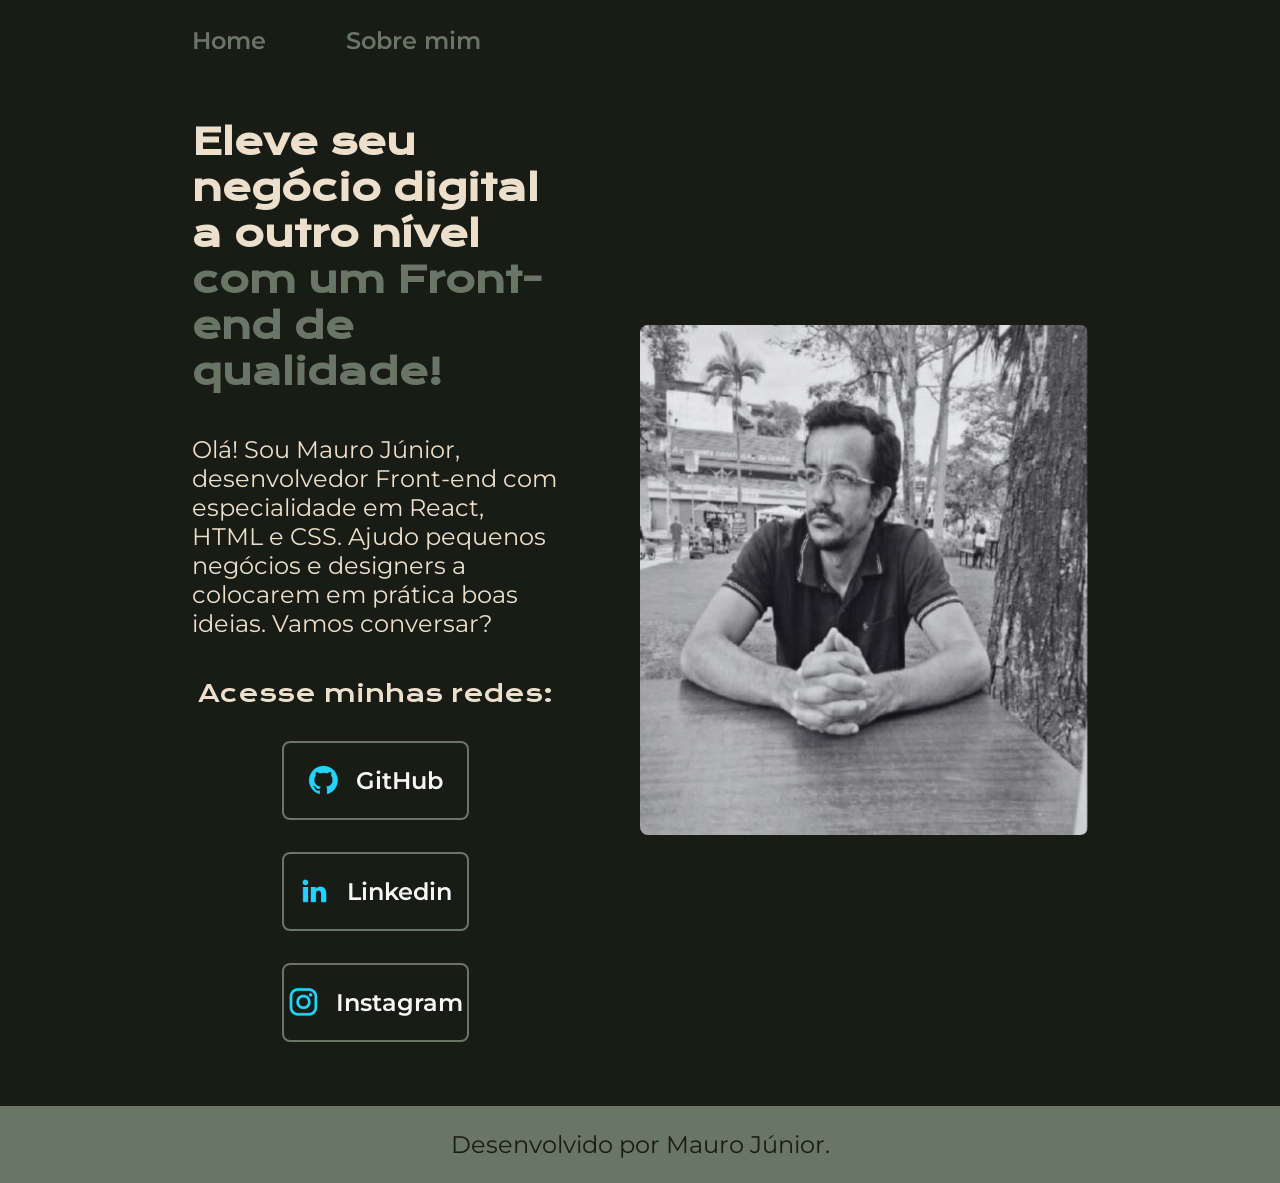
==== index.html @ 5bb56847 "Add files via upload" ====
<!DOCTYPE html>
<html lang="pt-br">

<head>
	<meta charset="UTF-8" />
	<meta name="viewport" content="width=device-width, initial-scale=1.0" />
	<title>Portifólio</title>
	<link rel="stylesheet" href="./styles/style.css" />
</head>

<body>
	<header class="cabecalho">
		<nav class="cabecalho__menu">
			<a class="cabecalho__menu__link" href="index.html">Home</a>
			<a class="cabecalho__menu__link" href="about.html">Sobre mim</a>
		</nav>
	</header>
	<main class="apresentacao">
		<section class="apresentacao__conteudo">
			<h1 class="apresentacao__conteudo__titulo">
				Eleve seu negócio digital a outro nível
				<strong class="titulo-destaque">com um Front-end de qualidade!</strong>
			</h1>
			<p class="apresentacao__conteudo__texto">
				Olá! Sou Mauro Júnior, desenvolvedor Front-end com especialidade em React, HTML e CSS.
				Ajudo pequenos negócios e designers a colocarem em prática boas ideias. Vamos conversar?
			</p>
			<div class="apresentacao__links">
				<h2 class="apresentacao__links__subtitulo">Acesse minhas redes:</h2>
				<a class="apresentacao__links__navegacao" href="https://github.com/Mauro-Fonseca">
					<img src="./assets/github.png">
					GitHub</a>
				<a class="apresentacao__links__navegacao" href="https://www.linkedin.com/in/engmaurojunior/">
					<img src="./assets/linkedin.png">
					Linkedin</a>
				<a class="apresentacao__links__navegacao" href="https://www.instagram.com/mauro_junior25/">
					<img src="./assets/instagram.png">
					Instagram</a>
			</div>
		</section>

		<img class="apresentacao__imagem" src="./assets/imagem.jpg" alt="Foto de Perfil de Mauro Júnior" />
	</main>
	<footer class="rodape">
		<p>Desenvolvido por Mauro Júnior.</p>
	</footer>
</body>

</html>
---- styles/style.css ----
@import url("https://fonts.googleapis.com/css2?family=Krona+One&family=Montserrat:ital,wght@0,100..900;1,100..900&display=swap");
:root {
	--cor-primaria: #181C14;
	--cor-secundaria: #ECDFCC;
	--cor-terciaria: #697565;
	--cor-hover: #3C3D37;

	--fonte-primaria: 'Krona One', sans-serif;
	--fonte-secundaria: 'Montserrat', sans-serif;
}
* {
	margin: 0;
	padding: 0;
}

body {
	box-sizing: border-box;
	background-color: var(--cor-primaria);
	color: var(--cor-secundaria);
}

.cabecalho {
	padding: 2% 0 0 15%;
}

.cabecalho__menu {
	display: flex;
	gap: 80px;
}

.cabecalho__menu__link {
	font-family: var(--fonte-secundaria);
	font-size: 1.5rem;
	font-weight: 600;
	color: var(--cor-terciaria);
	text-decoration: none;
}



.apresentacao {
	padding: 5% 15%;
	display: flex;
	align-items: center;
	justify-content: space-between;
	gap: 82px;
}

.apresentacao__conteudo {
	width: 50%;
	display: flex;
	flex-direction: column;
	gap: 40px;
}

.apresentacao__conteudo__titulo {
	font-size: 2.25rem;
	font-family: var(--fonte-primaria);
}

.titulo-destaque {
	color: var(--cor-terciaria);
}

.apresentacao__conteudo__texto {
	font-size: 1.5rem;
	font-family: var(--fonte-secundaria);
}

.apresentacao__links {
	display: flex;
	flex-direction: column;
	justify-content: space-between;
	align-items: center;
	gap: 32px;
}

.apresentacao__links__subtitulo {
	font-family: var(--fonte-primaria);
	font-weight: 400;
	font-size: 1.5rem;
}

.apresentacao__links__navegacao {
	display: flex;
	align-items: center;
	justify-content: center;
	gap: 16px;
	width: 50%;
	text-align: center;
	border-radius: 8px;
	border:2px solid var(--cor-terciaria);
	padding: 21.5px 0;
	font-size: 1.5rem;
	text-decoration: none;
	color: #f6f6f6;
	font-family: var(--fonte-secundaria);
	font-weight: 600;
}

.apresentacao__links__link:hover {
	background-color: var(--cor-hover);
}

.apresentacao__imagem {
	width: 50%;
	border-radius: 8px;
}

.rodape {
	color: var(--cor-primaria);
	background-color: var(--cor-terciaria);
	padding: 24px;
	text-align: center;
	font-family: var(--fonte-secundaria);
	font-size: 1.5rem;
	font-weight: 400;
}

@media (max-width: 1200px) {
	.cabecalho {
		padding: 10%;
	}

	.cabecalho__menu {
		justify-content: center;
	}

	.apresentacao {
		flex-direction: column-reverse;
		padding: 5%
	}

	.apresentacao__conteudo {
		width: auto;
	}
	
}
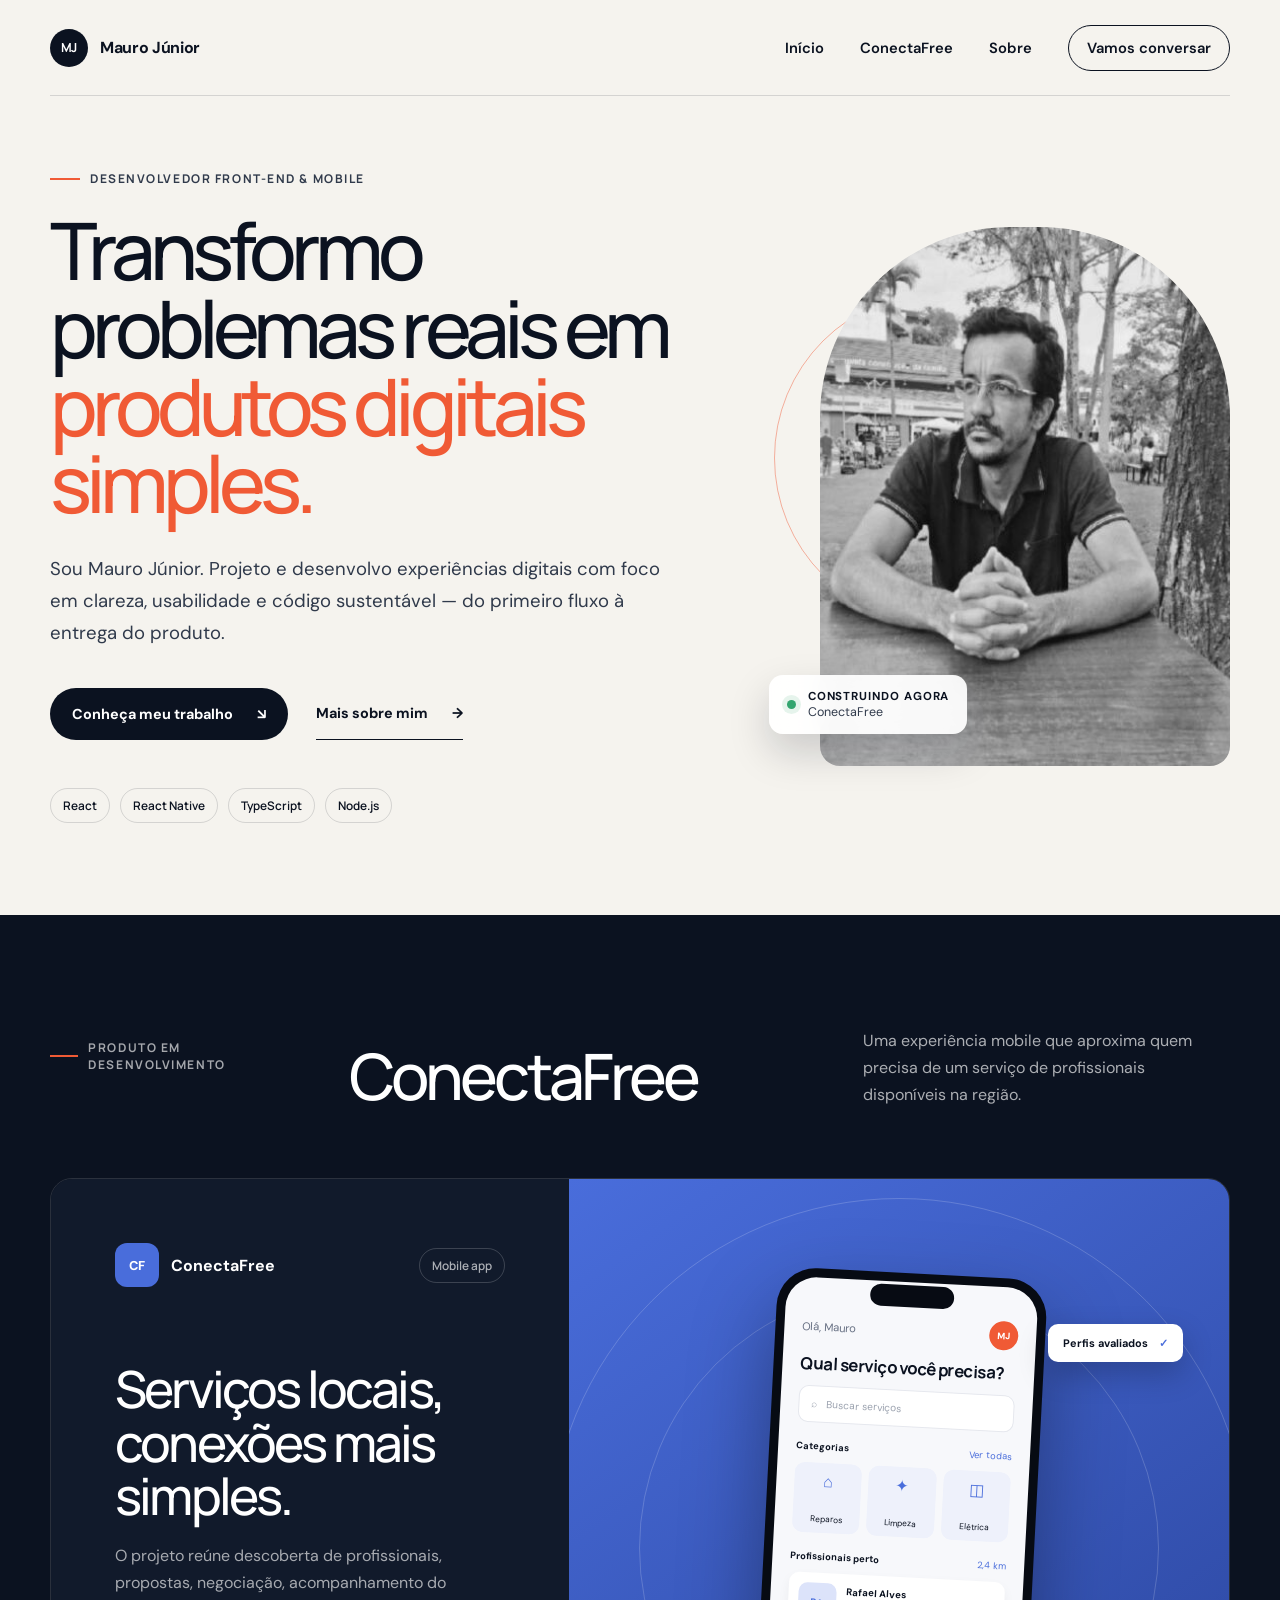
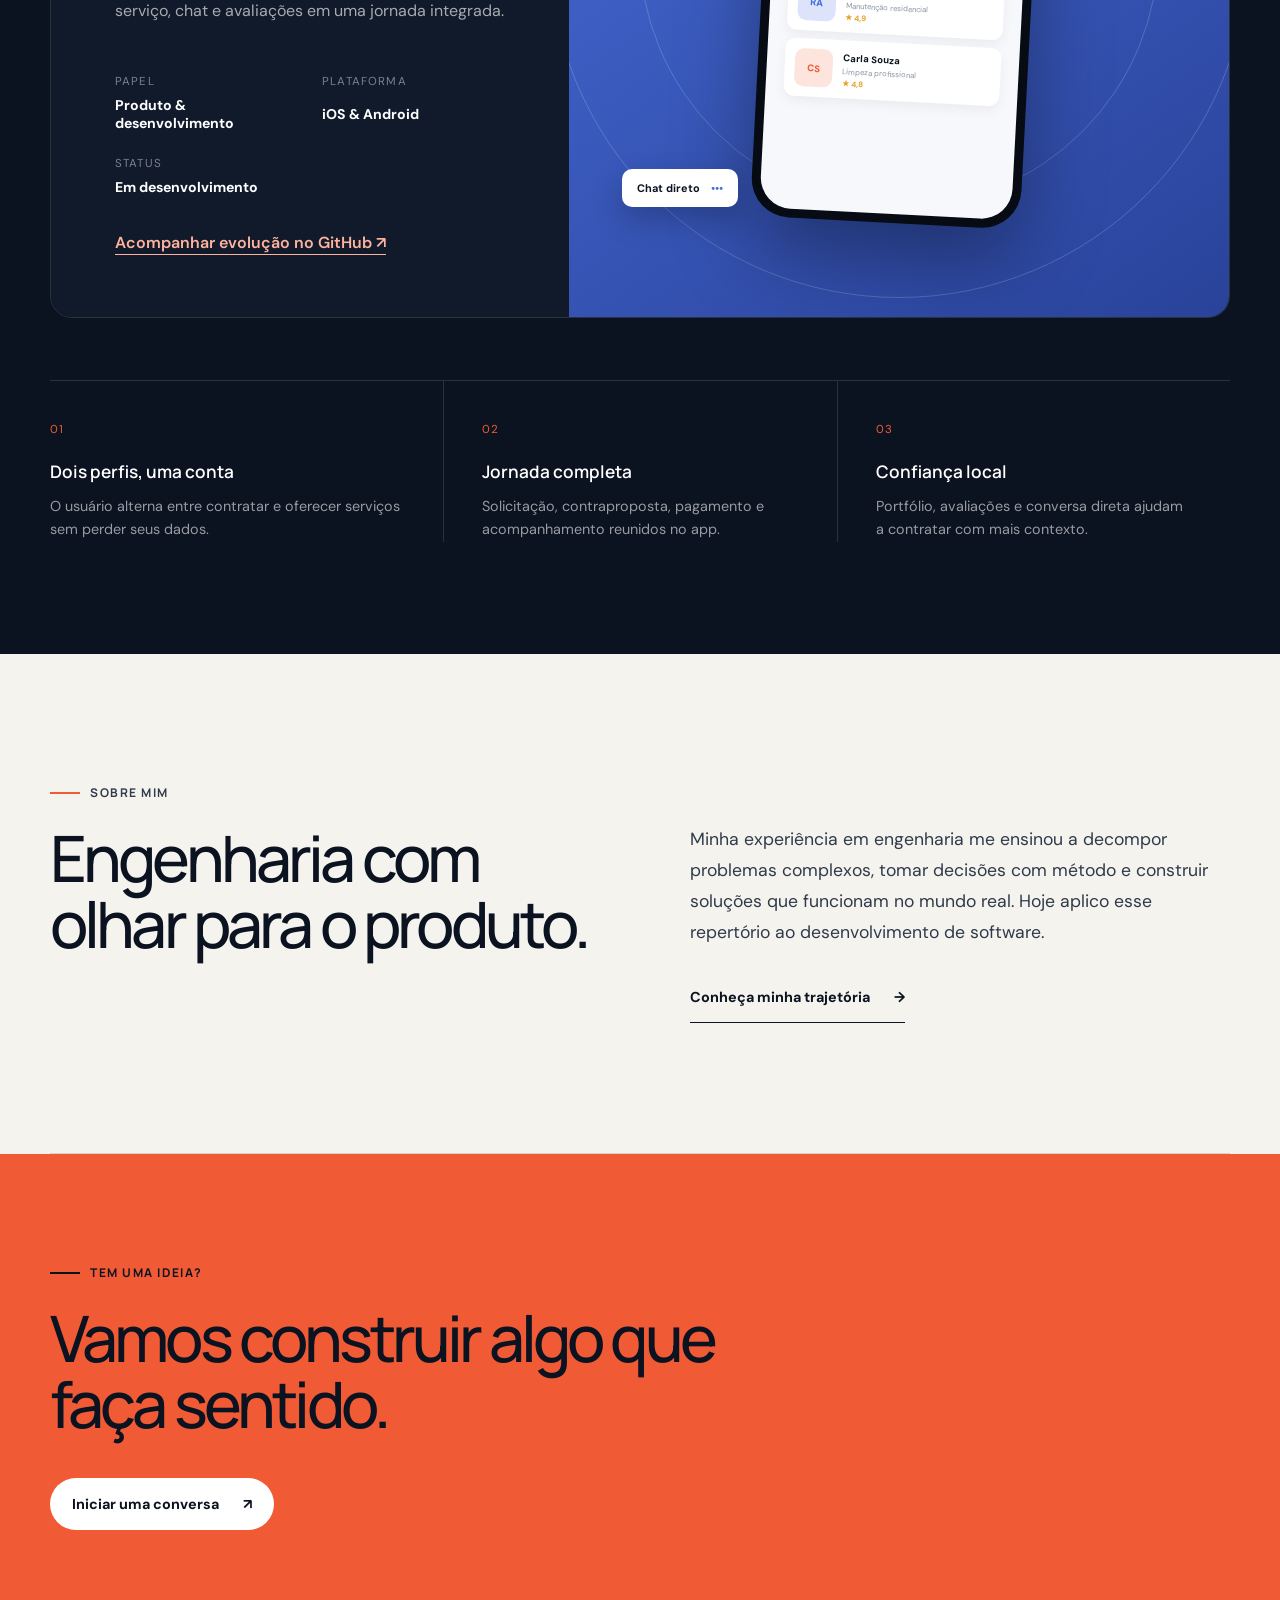
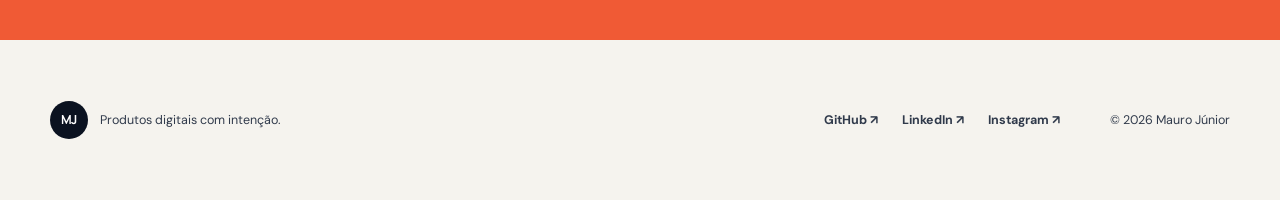
==== commit f198a2fa: "Refatora portfolio e destaca o ConectaFree" ====
--- a/index.html
+++ b/index.html
@@ -1,49 +1,158 @@
-<!DOCTYPE html>
-<html lang="pt-br">
-
-<head>
-	<meta charset="UTF-8" />
-	<meta name="viewport" content="width=device-width, initial-scale=1.0" />
-	<title>Portifólio</title>
-	<link rel="stylesheet" href="./styles/style.css" />
-</head>
-
-<body>
-	<header class="cabecalho">
-		<nav class="cabecalho__menu">
-			<a class="cabecalho__menu__link" href="index.html">Home</a>
-			<a class="cabecalho__menu__link" href="about.html">Sobre mim</a>
-		</nav>
-	</header>
-	<main class="apresentacao">
-		<section class="apresentacao__conteudo">
-			<h1 class="apresentacao__conteudo__titulo">
-				Eleve seu negócio digital a outro nível
-				<strong class="titulo-destaque">com um Front-end de qualidade!</strong>
-			</h1>
-			<p class="apresentacao__conteudo__texto">
-				Olá! Sou Mauro Júnior, desenvolvedor Front-end com especialidade em React, HTML e CSS.
-				Ajudo pequenos negócios e designers a colocarem em prática boas ideias. Vamos conversar?
-			</p>
-			<div class="apresentacao__links">
-				<h2 class="apresentacao__links__subtitulo">Acesse minhas redes:</h2>
-				<a class="apresentacao__links__navegacao" href="https://github.com/Mauro-Fonseca">
-					<img src="./assets/github.png">
-					GitHub</a>
-				<a class="apresentacao__links__navegacao" href="https://www.linkedin.com/in/engmaurojunior/">
-					<img src="./assets/linkedin.png">
-					Linkedin</a>
-				<a class="apresentacao__links__navegacao" href="https://www.instagram.com/mauro_junior25/">
-					<img src="./assets/instagram.png">
-					Instagram</a>
-			</div>
-		</section>
-
-		<img class="apresentacao__imagem" src="./assets/imagem.jpg" alt="Foto de Perfil de Mauro Júnior" />
-	</main>
-	<footer class="rodape">
-		<p>Desenvolvido por Mauro Júnior.</p>
-	</footer>
-</body>
-
-</html>+<!DOCTYPE html>
+<html lang="pt-BR">
+
+<head>
+    <meta charset="UTF-8">
+    <meta name="viewport" content="width=device-width, initial-scale=1.0">
+    <meta name="description" content="Portfólio de Mauro Júnior, desenvolvedor de produtos digitais e criador do ConectaFree.">
+    <meta name="theme-color" content="#0b1220">
+    <title>Mauro Júnior — Desenvolvedor de produtos digitais</title>
+    <link rel="stylesheet" href="./styles/style.css">
+</head>
+
+<body>
+    <a class="skip-link" href="#conteudo">Pular para o conteúdo</a>
+
+    <header class="cabecalho">
+        <a class="marca" href="index.html" aria-label="Página inicial de Mauro Júnior">
+            <span class="marca__simbolo">MJ</span>
+            <span>Mauro Júnior</span>
+        </a>
+        <button class="menu-toggle" type="button" aria-expanded="false" aria-controls="menu-principal">
+            <span></span><span></span>
+            <span class="sr-only">Abrir menu</span>
+        </button>
+        <nav class="cabecalho__menu" id="menu-principal" aria-label="Navegação principal">
+            <a href="#inicio">Início</a>
+            <a href="#conectafree">ConectaFree</a>
+            <a href="#sobre">Sobre</a>
+            <a class="menu__contato" href="https://www.linkedin.com/in/engmaurojunior/" target="_blank" rel="noreferrer">Vamos conversar</a>
+        </nav>
+    </header>
+
+    <main id="conteudo">
+        <section class="hero" id="inicio">
+            <div class="hero__conteudo">
+                <p class="eyebrow"><span></span> Desenvolvedor front-end &amp; mobile</p>
+                <h1>Transformo problemas reais em <em>produtos digitais simples.</em></h1>
+                <p class="hero__texto">Sou Mauro Júnior. Projeto e desenvolvo experiências digitais com foco em clareza, usabilidade e código sustentável — do primeiro fluxo à entrega do produto.</p>
+                <div class="hero__acoes">
+                    <a class="botao botao--primario" href="#conectafree">Conheça meu trabalho <span aria-hidden="true">↘</span></a>
+                    <a class="botao botao--texto" href="about.html">Mais sobre mim <span aria-hidden="true">→</span></a>
+                </div>
+                <ul class="hero__stack" aria-label="Tecnologias principais">
+                    <li>React</li>
+                    <li>React Native</li>
+                    <li>TypeScript</li>
+                    <li>Node.js</li>
+                </ul>
+            </div>
+
+            <div class="hero__visual" aria-label="Retrato de Mauro Júnior">
+                <div class="hero__orb"></div>
+                <img src="./assets/imagem.jpg" alt="Mauro Júnior sentado em uma praça" width="467" height="539">
+                <div class="status-card">
+                    <span class="status-card__dot"></span>
+                    <span><strong>Construindo agora</strong>ConectaFree</span>
+                </div>
+            </div>
+        </section>
+
+        <section class="produto" id="conectafree">
+            <div class="section-heading">
+                <p class="eyebrow"><span></span> Produto em desenvolvimento</p>
+                <h2>ConectaFree</h2>
+                <p>Uma experiência mobile que aproxima quem precisa de um serviço de profissionais disponíveis na região.</p>
+            </div>
+
+            <div class="produto__grid">
+                <article class="case-card">
+                    <div class="case-card__topo">
+                        <div class="app-brand"><span>CF</span><strong>ConectaFree</strong></div>
+                        <span class="tag">Mobile app</span>
+                    </div>
+                    <h3>Serviços locais, conexões mais simples.</h3>
+                    <p>O projeto reúne descoberta de profissionais, propostas, negociação, acompanhamento do serviço, chat e avaliações em uma jornada integrada.</p>
+                    <div class="case-card__detalhes">
+                        <div><span>Papel</span><strong>Produto &amp; desenvolvimento</strong></div>
+                        <div><span>Plataforma</span><strong>iOS &amp; Android</strong></div>
+                        <div><span>Status</span><strong>Em desenvolvimento</strong></div>
+                    </div>
+                    <a class="case-link" href="https://github.com/Mauro-Fonseca" target="_blank" rel="noreferrer">Acompanhar evolução no GitHub <span aria-hidden="true">↗</span></a>
+                </article>
+
+                <div class="phone-stage" aria-label="Prévia conceitual da interface do ConectaFree">
+                    <div class="phone">
+                        <div class="phone__notch"></div>
+                        <div class="phone__screen">
+                            <div class="phone__header"><span>Olá, Mauro</span><span class="avatar-mini">MJ</span></div>
+                            <p>Qual serviço você precisa?</p>
+                            <div class="search">⌕&nbsp;&nbsp; Buscar serviços</div>
+                            <div class="phone__label"><strong>Categorias</strong><span>Ver todas</span></div>
+                            <div class="categories">
+                                <span>⌂<small>Reparos</small></span>
+                                <span>✦<small>Limpeza</small></span>
+                                <span>◫<small>Elétrica</small></span>
+                            </div>
+                            <div class="phone__label"><strong>Profissionais perto</strong><span>2,4 km</span></div>
+                            <div class="pro-card"><span class="pro-avatar">RA</span><span><strong>Rafael Alves</strong><small>Manutenção residencial</small><b>★ 4,9</b></span></div>
+                            <div class="pro-card"><span class="pro-avatar pro-avatar--alt">CS</span><span><strong>Carla Souza</strong><small>Limpeza profissional</small><b>★ 4,8</b></span></div>
+                        </div>
+                    </div>
+                    <span class="floating-note floating-note--one">Perfis avaliados <b>✓</b></span>
+                    <span class="floating-note floating-note--two">Chat direto <b>•••</b></span>
+                </div>
+            </div>
+
+            <div class="produto__pilares">
+                <article><span>01</span><h3>Dois perfis, uma conta</h3><p>O usuário alterna entre contratar e oferecer serviços sem perder seus dados.</p></article>
+                <article><span>02</span><h3>Jornada completa</h3><p>Solicitação, contraproposta, pagamento e acompanhamento reunidos no app.</p></article>
+                <article><span>03</span><h3>Confiança local</h3><p>Portfólio, avaliações e conversa direta ajudam a contratar com mais contexto.</p></article>
+            </div>
+        </section>
+
+        <section class="sobre-resumo" id="sobre">
+            <div>
+                <p class="eyebrow"><span></span> Sobre mim</p>
+                <h2>Engenharia com olhar para o produto.</h2>
+            </div>
+            <div class="sobre-resumo__texto">
+                <p>Minha experiência em engenharia me ensinou a decompor problemas complexos, tomar decisões com método e construir soluções que funcionam no mundo real. Hoje aplico esse repertório ao desenvolvimento de software.</p>
+                <a class="botao botao--texto" href="about.html">Conheça minha trajetória <span aria-hidden="true">→</span></a>
+            </div>
+        </section>
+
+        <section class="contato" id="contato">
+            <p class="eyebrow"><span></span> Tem uma ideia?</p>
+            <h2>Vamos construir algo que faça sentido.</h2>
+            <a class="botao botao--claro" href="https://www.linkedin.com/in/engmaurojunior/" target="_blank" rel="noreferrer">Iniciar uma conversa <span aria-hidden="true">↗</span></a>
+        </section>
+    </main>
+
+    <footer class="rodape">
+        <div><span class="marca__simbolo">MJ</span><p>Produtos digitais com intenção.</p></div>
+        <div class="rodape__links">
+            <a href="https://github.com/Mauro-Fonseca" target="_blank" rel="noreferrer">GitHub ↗</a>
+            <a href="https://www.linkedin.com/in/engmaurojunior/" target="_blank" rel="noreferrer">LinkedIn ↗</a>
+            <a href="https://www.instagram.com/mauro_junior25/" target="_blank" rel="noreferrer">Instagram ↗</a>
+        </div>
+        <p>© <span id="ano"></span> Mauro Júnior</p>
+    </footer>
+
+    <script>
+        const toggle = document.querySelector('.menu-toggle');
+        const menu = document.querySelector('.cabecalho__menu');
+        toggle.addEventListener('click', () => {
+            const aberto = toggle.getAttribute('aria-expanded') === 'true';
+            toggle.setAttribute('aria-expanded', String(!aberto));
+            menu.classList.toggle('is-open');
+        });
+        menu.querySelectorAll('a').forEach(link => link.addEventListener('click', () => {
+            menu.classList.remove('is-open');
+            toggle.setAttribute('aria-expanded', 'false');
+        }));
+        document.querySelector('#ano').textContent = new Date().getFullYear();
+    </script>
+</body>
+
+</html>
--- a/styles/style.css
+++ b/styles/style.css
@@ -1,138 +1,198 @@
-@import url("https://fonts.googleapis.com/css2?family=Krona+One&family=Montserrat:ital,wght@0,100..900;1,100..900&display=swap");
-:root {
-	--cor-primaria: #181C14;
-	--cor-secundaria: #ECDFCC;
-	--cor-terciaria: #697565;
-	--cor-hover: #3C3D37;
-
-	--fonte-primaria: 'Krona One', sans-serif;
-	--fonte-secundaria: 'Montserrat', sans-serif;
-}
-* {
-	margin: 0;
-	padding: 0;
-}
-
-body {
-	box-sizing: border-box;
-	background-color: var(--cor-primaria);
-	color: var(--cor-secundaria);
-}
-
-.cabecalho {
-	padding: 2% 0 0 15%;
-}
-
-.cabecalho__menu {
-	display: flex;
-	gap: 80px;
-}
-
-.cabecalho__menu__link {
-	font-family: var(--fonte-secundaria);
-	font-size: 1.5rem;
-	font-weight: 600;
-	color: var(--cor-terciaria);
-	text-decoration: none;
-}
-
-
-
-.apresentacao {
-	padding: 5% 15%;
-	display: flex;
-	align-items: center;
-	justify-content: space-between;
-	gap: 82px;
-}
-
-.apresentacao__conteudo {
-	width: 50%;
-	display: flex;
-	flex-direction: column;
-	gap: 40px;
-}
-
-.apresentacao__conteudo__titulo {
-	font-size: 2.25rem;
-	font-family: var(--fonte-primaria);
-}
-
-.titulo-destaque {
-	color: var(--cor-terciaria);
-}
-
-.apresentacao__conteudo__texto {
-	font-size: 1.5rem;
-	font-family: var(--fonte-secundaria);
-}
-
-.apresentacao__links {
-	display: flex;
-	flex-direction: column;
-	justify-content: space-between;
-	align-items: center;
-	gap: 32px;
-}
-
-.apresentacao__links__subtitulo {
-	font-family: var(--fonte-primaria);
-	font-weight: 400;
-	font-size: 1.5rem;
-}
-
-.apresentacao__links__navegacao {
-	display: flex;
-	align-items: center;
-	justify-content: center;
-	gap: 16px;
-	width: 50%;
-	text-align: center;
-	border-radius: 8px;
-	border:2px solid var(--cor-terciaria);
-	padding: 21.5px 0;
-	font-size: 1.5rem;
-	text-decoration: none;
-	color: #f6f6f6;
-	font-family: var(--fonte-secundaria);
-	font-weight: 600;
-}
-
-.apresentacao__links__link:hover {
-	background-color: var(--cor-hover);
-}
-
-.apresentacao__imagem {
-	width: 50%;
-	border-radius: 8px;
-}
-
-.rodape {
-	color: var(--cor-primaria);
-	background-color: var(--cor-terciaria);
-	padding: 24px;
-	text-align: center;
-	font-family: var(--fonte-secundaria);
-	font-size: 1.5rem;
-	font-weight: 400;
-}
-
-@media (max-width: 1200px) {
-	.cabecalho {
-		padding: 10%;
-	}
-
-	.cabecalho__menu {
-		justify-content: center;
-	}
-
-	.apresentacao {
-		flex-direction: column-reverse;
-		padding: 5%
-	}
-
-	.apresentacao__conteudo {
-		width: auto;
-	}
-	
-}+@import url('https://fonts.googleapis.com/css2?family=DM+Sans:wght@400;500;600;700&family=Manrope:wght@400;500;600;700&display=swap');
+
+:root {
+    --ink: #0b1220;
+    --ink-soft: #303a4b;
+    --paper: #f5f3ee;
+    --paper-2: #ebe8e0;
+    --white: #ffffff;
+    --accent: #f05a35;
+    --accent-light: #ffb39f;
+    --blue: #496ddb;
+    --line: rgba(11, 18, 32, .14);
+    --radius: 22px;
+    --max: 1180px;
+}
+
+*, *::before, *::after { box-sizing: border-box; }
+html { scroll-behavior: smooth; }
+body { margin: 0; background: var(--paper); color: var(--ink); font-family: 'DM Sans', sans-serif; -webkit-font-smoothing: antialiased; }
+a { color: inherit; }
+img { display: block; max-width: 100%; }
+button { font: inherit; }
+::selection { background: var(--accent-light); color: var(--ink); }
+.sr-only { position: absolute; width: 1px; height: 1px; padding: 0; margin: -1px; overflow: hidden; clip: rect(0, 0, 0, 0); white-space: nowrap; border: 0; }
+.skip-link { position: fixed; left: 1rem; top: -5rem; z-index: 100; padding: .8rem 1rem; background: var(--white); border-radius: 8px; text-decoration: none; }
+.skip-link:focus { top: 1rem; }
+
+.cabecalho { width: min(calc(100% - 48px), var(--max)); height: 96px; margin: 0 auto; display: flex; align-items: center; justify-content: space-between; border-bottom: 1px solid var(--line); position: relative; z-index: 20; }
+.marca { display: inline-flex; align-items: center; gap: 12px; font-weight: 700; text-decoration: none; letter-spacing: -.02em; }
+.marca__simbolo { width: 38px; height: 38px; display: grid; place-items: center; background: var(--ink); color: var(--white); border-radius: 50%; font: 700 .78rem 'Manrope', sans-serif; letter-spacing: -.04em; }
+.cabecalho__menu { display: flex; align-items: center; gap: 36px; }
+.cabecalho__menu a { text-decoration: none; font-size: .92rem; font-weight: 600; transition: color .2s ease; }
+.cabecalho__menu a:not(.menu__contato):hover { color: var(--accent); }
+.menu__contato { padding: 12px 18px; border: 1px solid var(--ink); border-radius: 999px; transition: .2s ease; }
+.menu__contato:hover { background: var(--ink); color: var(--white); }
+.menu-toggle { display: none; border: 0; background: transparent; width: 42px; height: 42px; padding: 10px; }
+.menu-toggle > span:not(.sr-only) { display: block; height: 2px; background: var(--ink); margin: 6px 0; }
+
+.hero { width: min(calc(100% - 48px), var(--max)); min-height: 710px; margin: 0 auto; padding: 74px 0 92px; display: grid; grid-template-columns: 1.1fr .72fr; align-items: center; gap: clamp(50px, 8vw, 120px); }
+.eyebrow { margin: 0 0 24px; display: flex; align-items: center; gap: 10px; font: 700 .75rem 'Manrope', sans-serif; letter-spacing: .13em; text-transform: uppercase; color: var(--ink-soft); }
+.eyebrow span { width: 30px; height: 2px; background: var(--accent); }
+.hero h1, .sobre-hero h1 { margin: 0; font: 500 clamp(3.25rem, 6.2vw, 5.8rem)/.98 'Manrope', sans-serif; letter-spacing: -.075em; }
+.hero h1 em { color: var(--accent); font-style: normal; }
+.hero__texto { max-width: 610px; margin: 32px 0 0; font-size: 1.16rem; line-height: 1.72; color: var(--ink-soft); }
+.hero__acoes { display: flex; align-items: center; gap: 28px; margin-top: 38px; }
+.botao { display: inline-flex; align-items: center; justify-content: space-between; gap: 24px; min-height: 52px; padding: 0 22px; border-radius: 999px; font-weight: 700; font-size: .9rem; text-decoration: none; transition: transform .2s ease, background .2s ease; }
+.botao:hover { transform: translateY(-2px); }
+.botao--primario { background: var(--ink); color: var(--white); }
+.botao--primario:hover { background: var(--accent); }
+.botao--texto { padding-inline: 0; border-radius: 0; border-bottom: 1px solid var(--ink); }
+.botao--claro { background: var(--white); color: var(--ink); }
+.hero__stack { display: flex; flex-wrap: wrap; gap: 10px; list-style: none; padding: 0; margin: 48px 0 0; }
+.hero__stack li, .tag { padding: 8px 12px; border: 1px solid var(--line); border-radius: 999px; font: 600 .74rem 'Manrope', sans-serif; }
+.hero__visual { position: relative; isolation: isolate; }
+.hero__visual img { width: min(100%, 410px); margin-left: auto; aspect-ratio: 4 / 5; object-fit: cover; object-position: center 35%; filter: grayscale(1) contrast(1.04); border-radius: 190px 190px 20px 20px; position: relative; z-index: 2; }
+.hero__orb { position: absolute; width: 78%; aspect-ratio: 1; border: 1px solid rgba(240, 90, 53, .45); border-radius: 50%; left: -7%; top: 12%; z-index: 0; }
+.hero__orb::before { content: ''; position: absolute; inset: 16%; border-radius: 50%; background: var(--accent-light); opacity: .35; }
+.status-card { position: absolute; z-index: 3; left: -35px; bottom: 32px; display: flex; align-items: center; gap: 12px; padding: 14px 18px; background: rgba(255, 255, 255, .93); box-shadow: 0 18px 40px rgba(11, 18, 32, .18); border-radius: 14px; backdrop-filter: blur(10px); }
+.status-card__dot { width: 9px; height: 9px; background: #33a56f; border-radius: 50%; box-shadow: 0 0 0 5px rgba(51, 165, 111, .12); }
+.status-card > span:last-child { display: grid; font-size: .78rem; color: var(--ink-soft); }
+.status-card strong { color: var(--ink); font-size: .72rem; text-transform: uppercase; letter-spacing: .08em; }
+
+.produto { background: var(--ink); color: var(--white); padding: 112px max(24px, calc((100vw - var(--max)) / 2)); overflow: hidden; }
+.produto .eyebrow { color: rgba(255, 255, 255, .63); }
+.section-heading { display: grid; grid-template-columns: .6fr 1.1fr .85fr; gap: 40px; align-items: end; margin-bottom: 70px; }
+.section-heading .eyebrow { align-self: start; margin-top: 12px; }
+.section-heading h2, .sobre-resumo h2, .contato h2, .sobre-copy h2 { margin: 0; font: 500 clamp(2.8rem, 5vw, 4.8rem)/1.02 'Manrope', sans-serif; letter-spacing: -.06em; }
+.section-heading > p:last-child { margin: 0; color: rgba(255, 255, 255, .66); line-height: 1.7; }
+.produto__grid { display: grid; grid-template-columns: .88fr 1.12fr; min-height: 630px; border: 1px solid rgba(255, 255, 255, .13); border-radius: var(--radius); overflow: hidden; }
+.case-card { padding: clamp(32px, 5vw, 64px); display: flex; flex-direction: column; background: #111a2b; }
+.case-card__topo { display: flex; align-items: center; justify-content: space-between; }
+.app-brand { display: flex; align-items: center; gap: 12px; }
+.app-brand > span { width: 44px; height: 44px; display: grid; place-items: center; background: var(--blue); border-radius: 12px; font-weight: 800; font-size: .8rem; }
+.case-card .tag { border-color: rgba(255, 255, 255, .18); color: rgba(255, 255, 255, .65); }
+.case-card h3 { max-width: 440px; margin: 75px 0 20px; font: 500 clamp(2.3rem, 4vw, 3.8rem)/1.04 'Manrope', sans-serif; letter-spacing: -.055em; }
+.case-card > p { margin: 0; max-width: 520px; line-height: 1.7; color: rgba(255, 255, 255, .63); }
+.case-card__detalhes { margin: auto 0 36px; display: grid; grid-template-columns: 1fr 1fr; gap: 24px; padding-top: 50px; }
+.case-card__detalhes div { display: grid; gap: 7px; }
+.case-card__detalhes span { font-size: .72rem; color: rgba(255, 255, 255, .45); text-transform: uppercase; letter-spacing: .1em; }
+.case-card__detalhes strong { font-size: .88rem; }
+.case-link { width: fit-content; color: var(--accent-light); text-underline-offset: 6px; font-weight: 600; }
+.phone-stage { position: relative; display: grid; place-items: center; min-height: 630px; background: linear-gradient(145deg, #496ddb, #29439a); overflow: hidden; }
+.phone-stage::before, .phone-stage::after { content: ''; position: absolute; border: 1px solid rgba(255,255,255,.18); border-radius: 50%; }
+.phone-stage::before { width: 520px; height: 520px; }
+.phone-stage::after { width: 700px; height: 700px; }
+.phone { width: 270px; height: 550px; padding: 9px; border-radius: 39px; background: #070b13; box-shadow: 0 35px 80px rgba(0,0,0,.35); transform: rotate(3deg); position: relative; z-index: 2; }
+.phone__notch { position: absolute; width: 84px; height: 22px; left: 50%; top: 12px; transform: translateX(-50%); border-radius: 16px; background: #070b13; z-index: 3; }
+.phone__screen { height: 100%; border-radius: 31px; padding: 34px 18px 18px; background: #f7f8fb; color: var(--ink); overflow: hidden; }
+.phone__header { display: flex; justify-content: space-between; align-items: center; font-size: .7rem; color: #677083; }
+.avatar-mini { display: grid; place-items: center; width: 29px; height: 29px; border-radius: 50%; color: white; background: var(--accent); font-size: .58rem; font-weight: 800; }
+.phone__screen > p { margin: 13px 0 12px; font: 700 1.05rem/1.2 'Manrope', sans-serif; letter-spacing: -.03em; }
+.search { padding: 11px 12px; border: 1px solid #e6e8ee; border-radius: 10px; background: white; color: #9aa1ae; font-size: .63rem; }
+.phone__label { margin: 18px 0 10px; display: flex; justify-content: space-between; font-size: .58rem; }
+.phone__label span { color: var(--blue); }
+.categories { display: grid; grid-template-columns: repeat(3, 1fr); gap: 7px; }
+.categories > span { display: grid; place-items: center; gap: 5px; min-height: 70px; border-radius: 10px; background: #eef1fb; color: var(--blue); }
+.categories small { font-size: .52rem; color: var(--ink); }
+.pro-card { display: flex; align-items: center; gap: 10px; margin-top: 8px; padding: 10px; background: white; border-radius: 10px; box-shadow: 0 5px 12px rgba(11,18,32,.05); }
+.pro-avatar { width: 38px; height: 38px; flex: 0 0 38px; display: grid; place-items: center; background: #dce3fa; color: var(--blue); border-radius: 9px; font-weight: 800; font-size: .6rem; }
+.pro-avatar--alt { background: #fde4dc; color: var(--accent); }
+.pro-card > span:last-child { display: grid; gap: 2px; }
+.pro-card strong { font-size: .6rem; }
+.pro-card small { color: #8b93a2; font-size: .48rem; }
+.pro-card b { color: #e8a229; font-size: .5rem; }
+.floating-note { position: absolute; z-index: 4; padding: 12px 15px; border-radius: 10px; background: white; color: var(--ink); box-shadow: 0 12px 30px rgba(0,0,0,.22); font-size: .68rem; font-weight: 700; }
+.floating-note b { margin-left: 8px; color: var(--blue); }
+.floating-note--one { top: 145px; right: 7%; }
+.floating-note--two { bottom: 110px; left: 8%; }
+.produto__pilares, .principios__grid { display: grid; grid-template-columns: repeat(3, 1fr); gap: 0; margin-top: 62px; border-top: 1px solid rgba(255,255,255,.13); }
+.produto__pilares article, .principios article { padding: 36px 38px 0 0; }
+.produto__pilares article + article, .principios article + article { border-left: 1px solid rgba(255,255,255,.13); padding-left: 38px; }
+.produto__pilares span, .principios article > span { color: var(--accent); font-size: .72rem; letter-spacing: .1em; }
+.produto__pilares h3, .principios h3 { margin: 22px 0 12px; font: 600 1.08rem 'Manrope', sans-serif; }
+.produto__pilares p { margin: 0; color: rgba(255,255,255,.58); line-height: 1.65; font-size: .9rem; }
+
+.sobre-resumo { width: min(calc(100% - 48px), var(--max)); margin: 0 auto; padding: 130px 0; display: grid; grid-template-columns: 1fr 1fr; gap: 100px; border-bottom: 1px solid var(--line); }
+.sobre-resumo h2 { max-width: 540px; }
+.sobre-resumo__texto { padding-top: 40px; }
+.sobre-resumo__texto p { margin: 0 0 24px; color: var(--ink-soft); font-size: 1.1rem; line-height: 1.75; }
+.contato { padding: 110px max(24px, calc((100vw - var(--max)) / 2)); background: var(--accent); color: var(--ink); }
+.contato h2 { max-width: 760px; margin-bottom: 42px; }
+.contato .eyebrow { color: var(--ink); }
+.contato .eyebrow span { background: var(--ink); }
+.rodape { width: min(calc(100% - 48px), var(--max)); min-height: 160px; margin: 0 auto; display: grid; grid-template-columns: 1fr auto auto; align-items: center; gap: 50px; font-size: .78rem; color: var(--ink-soft); }
+.rodape > div:first-child { display: flex; align-items: center; gap: 12px; }
+.rodape__links { display: flex; gap: 24px; }
+.rodape__links a { font-weight: 700; text-decoration: none; }
+
+.pagina-sobre { width: min(calc(100% - 48px), var(--max)); margin: 0 auto; }
+.sobre-hero { padding: 110px 0 100px; display: grid; grid-template-columns: 1.35fr .65fr; gap: 100px; align-items: end; border-bottom: 1px solid var(--line); }
+.sobre-hero > p { margin: 0; padding-bottom: 8px; font-size: 1.12rem; line-height: 1.75; color: var(--ink-soft); }
+.sobre-corpo { padding: 100px 0 120px; display: grid; grid-template-columns: .75fr 1.25fr; gap: clamp(60px, 9vw, 130px); }
+.sobre-foto img { aspect-ratio: 4 / 5; object-fit: cover; filter: grayscale(1); border-radius: var(--radius); }
+.sobre-foto span { display: block; margin-top: 15px; font-size: .74rem; color: var(--ink-soft); }
+.sobre-copy h2 { font-size: clamp(2.3rem, 4vw, 3.8rem); margin-bottom: 32px; }
+.sobre-copy > p { color: var(--ink-soft); font-size: 1.05rem; line-height: 1.78; }
+.sobre-lista { margin-top: 50px; border-top: 1px solid var(--line); }
+.sobre-lista div { padding: 20px 0; border-bottom: 1px solid var(--line); display: grid; grid-template-columns: .45fr 1fr; gap: 20px; font-size: .84rem; }
+.sobre-lista span { color: var(--ink-soft); }
+.principios { margin-bottom: 100px; padding: 80px; background: var(--ink); color: var(--white); border-radius: var(--radius); }
+.principios .eyebrow { color: rgba(255,255,255,.6); }
+.principios__grid { margin-top: 50px; }
+.principios p { color: rgba(255,255,255,.58); line-height: 1.65; }
+.contato--sobre { width: 100vw; margin-left: calc((min(100vw - 48px, var(--max)) - 100vw) / 2); }
+
+@media (max-width: 900px) {
+    .cabecalho { height: 78px; }
+    .menu-toggle { display: block; }
+    .cabecalho__menu:not(.cabecalho__menu--simples) { display: none; position: absolute; top: 70px; left: 0; right: 0; padding: 24px; flex-direction: column; align-items: stretch; background: var(--white); border-radius: 16px; box-shadow: 0 15px 35px rgba(11,18,32,.13); }
+    .cabecalho__menu.is-open { display: flex; }
+    .cabecalho__menu--simples a:not(.menu__contato) { display: none; }
+    .hero { grid-template-columns: 1fr; padding-top: 60px; }
+    .hero__visual { width: min(80%, 430px); margin: 0 auto; }
+    .section-heading { grid-template-columns: 1fr; }
+    .section-heading .eyebrow { margin-bottom: 0; }
+    .produto__grid { grid-template-columns: 1fr; }
+    .case-card { min-height: 610px; }
+    .sobre-resumo, .sobre-hero, .sobre-corpo { grid-template-columns: 1fr; gap: 50px; }
+    .sobre-hero { padding-top: 80px; }
+    .sobre-corpo { grid-template-columns: minmax(250px, .75fr) 1fr; }
+    .produto__pilares, .principios__grid { grid-template-columns: 1fr; }
+    .produto__pilares article + article, .principios article + article { border-left: 0; border-top: 1px solid rgba(255,255,255,.13); padding-left: 0; margin-top: 32px; }
+    .principios { padding: 50px 35px; }
+    .rodape { grid-template-columns: 1fr; padding: 45px 0; gap: 24px; }
+}
+
+@media (max-width: 600px) {
+    .cabecalho, .hero, .sobre-resumo, .pagina-sobre, .rodape { width: min(calc(100% - 32px), var(--max)); }
+    .marca > span:last-child { display: none; }
+    .hero { padding: 48px 0 72px; }
+    .hero h1, .sobre-hero h1 { font-size: clamp(2.75rem, 13vw, 4.2rem); }
+    .hero__acoes { align-items: flex-start; flex-direction: column; gap: 20px; }
+    .hero__visual { width: 90%; }
+    .status-card { left: -10px; }
+    .produto { padding-top: 80px; padding-bottom: 80px; }
+    .section-heading { margin-bottom: 45px; gap: 22px; }
+    .case-card { min-height: 670px; }
+    .case-card h3 { margin-top: 54px; }
+    .case-card__detalhes { grid-template-columns: 1fr; }
+    .phone-stage { min-height: 610px; }
+    .phone { transform: scale(.9) rotate(3deg); }
+    .floating-note--one { right: -3px; }
+    .floating-note--two { left: -3px; }
+    .sobre-resumo { padding: 90px 0; gap: 28px; }
+    .sobre-resumo__texto { padding-top: 0; }
+    .contato { padding-top: 80px; padding-bottom: 80px; }
+    .sobre-hero { padding: 72px 0; }
+    .sobre-corpo { grid-template-columns: 1fr; padding: 70px 0 90px; }
+    .sobre-lista div { grid-template-columns: 1fr; gap: 7px; }
+    .principios { margin-bottom: 70px; padding: 42px 24px; }
+    .contato--sobre { margin-left: calc((100% - 100vw) / 2); }
+    .rodape__links { flex-wrap: wrap; }
+}
+
+@media (prefers-reduced-motion: reduce) {
+    html { scroll-behavior: auto; }
+    *, *::before, *::after { transition-duration: .01ms !important; }
+}
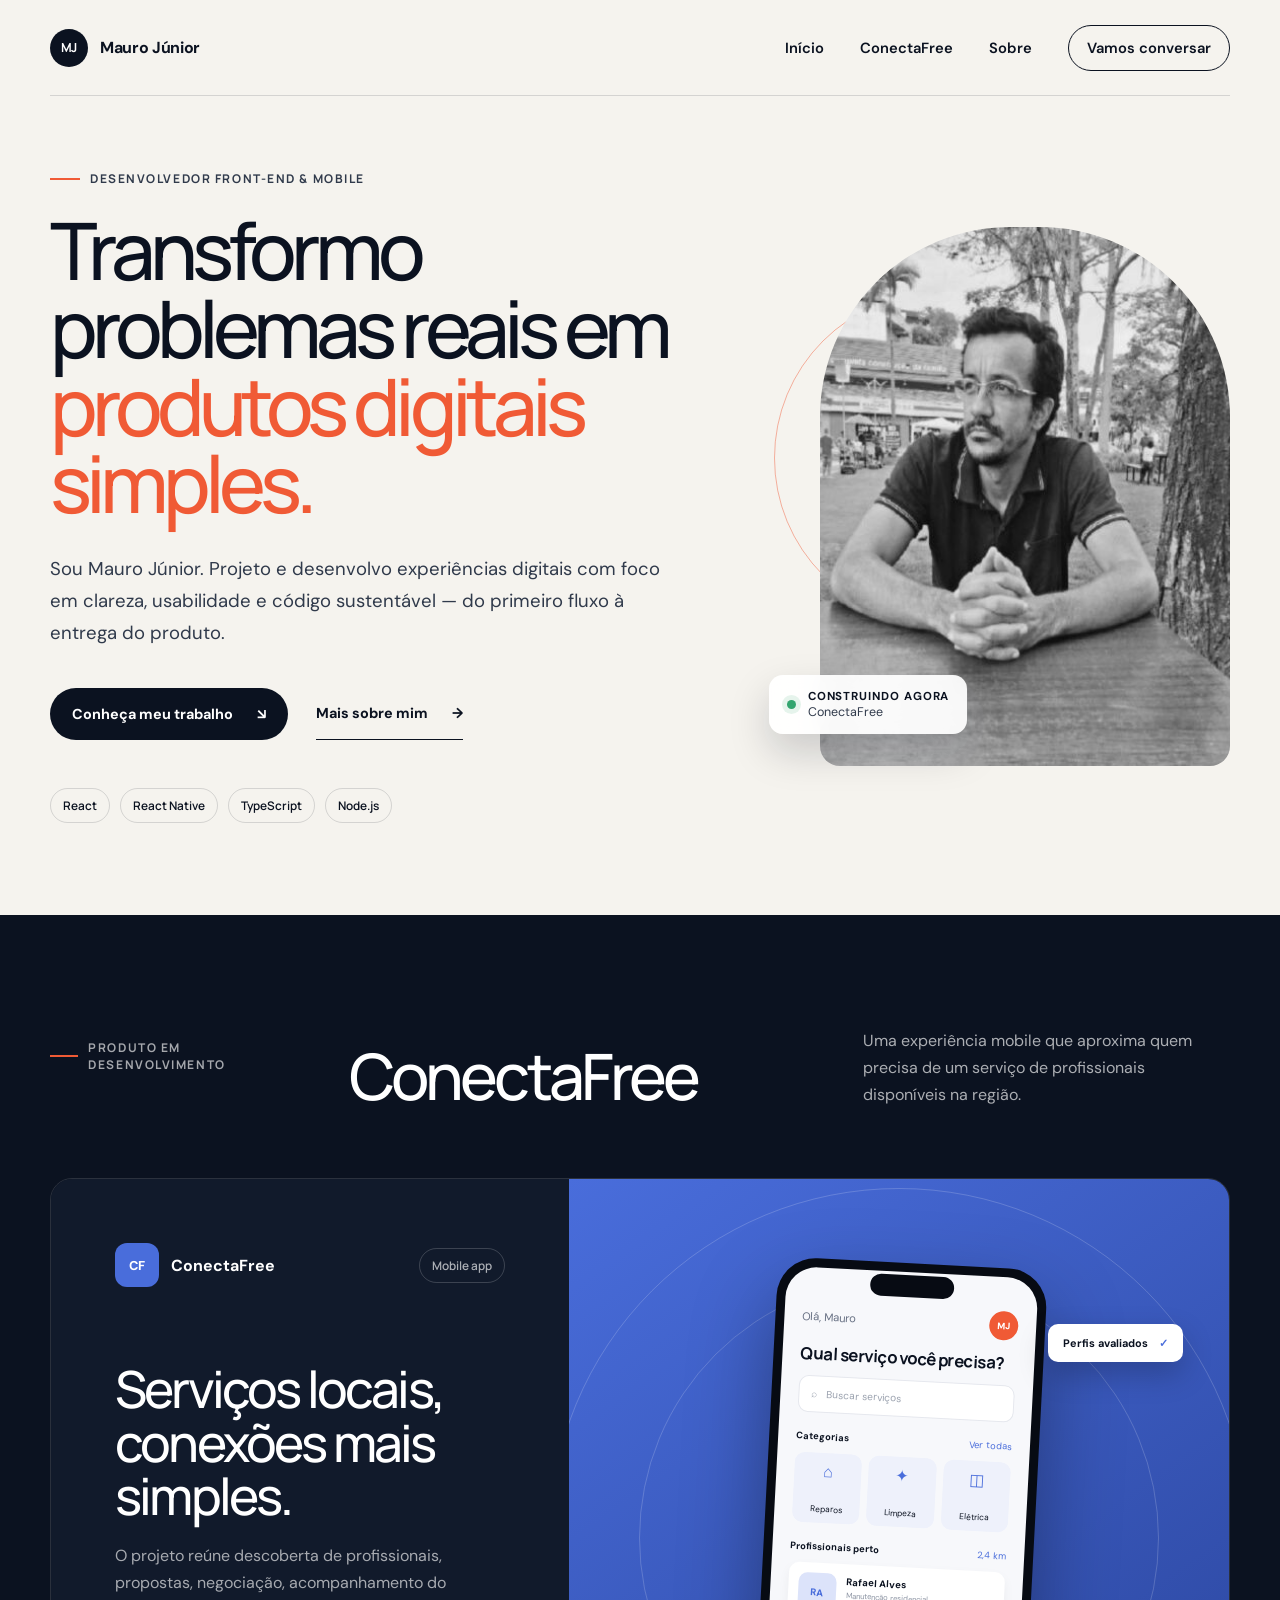
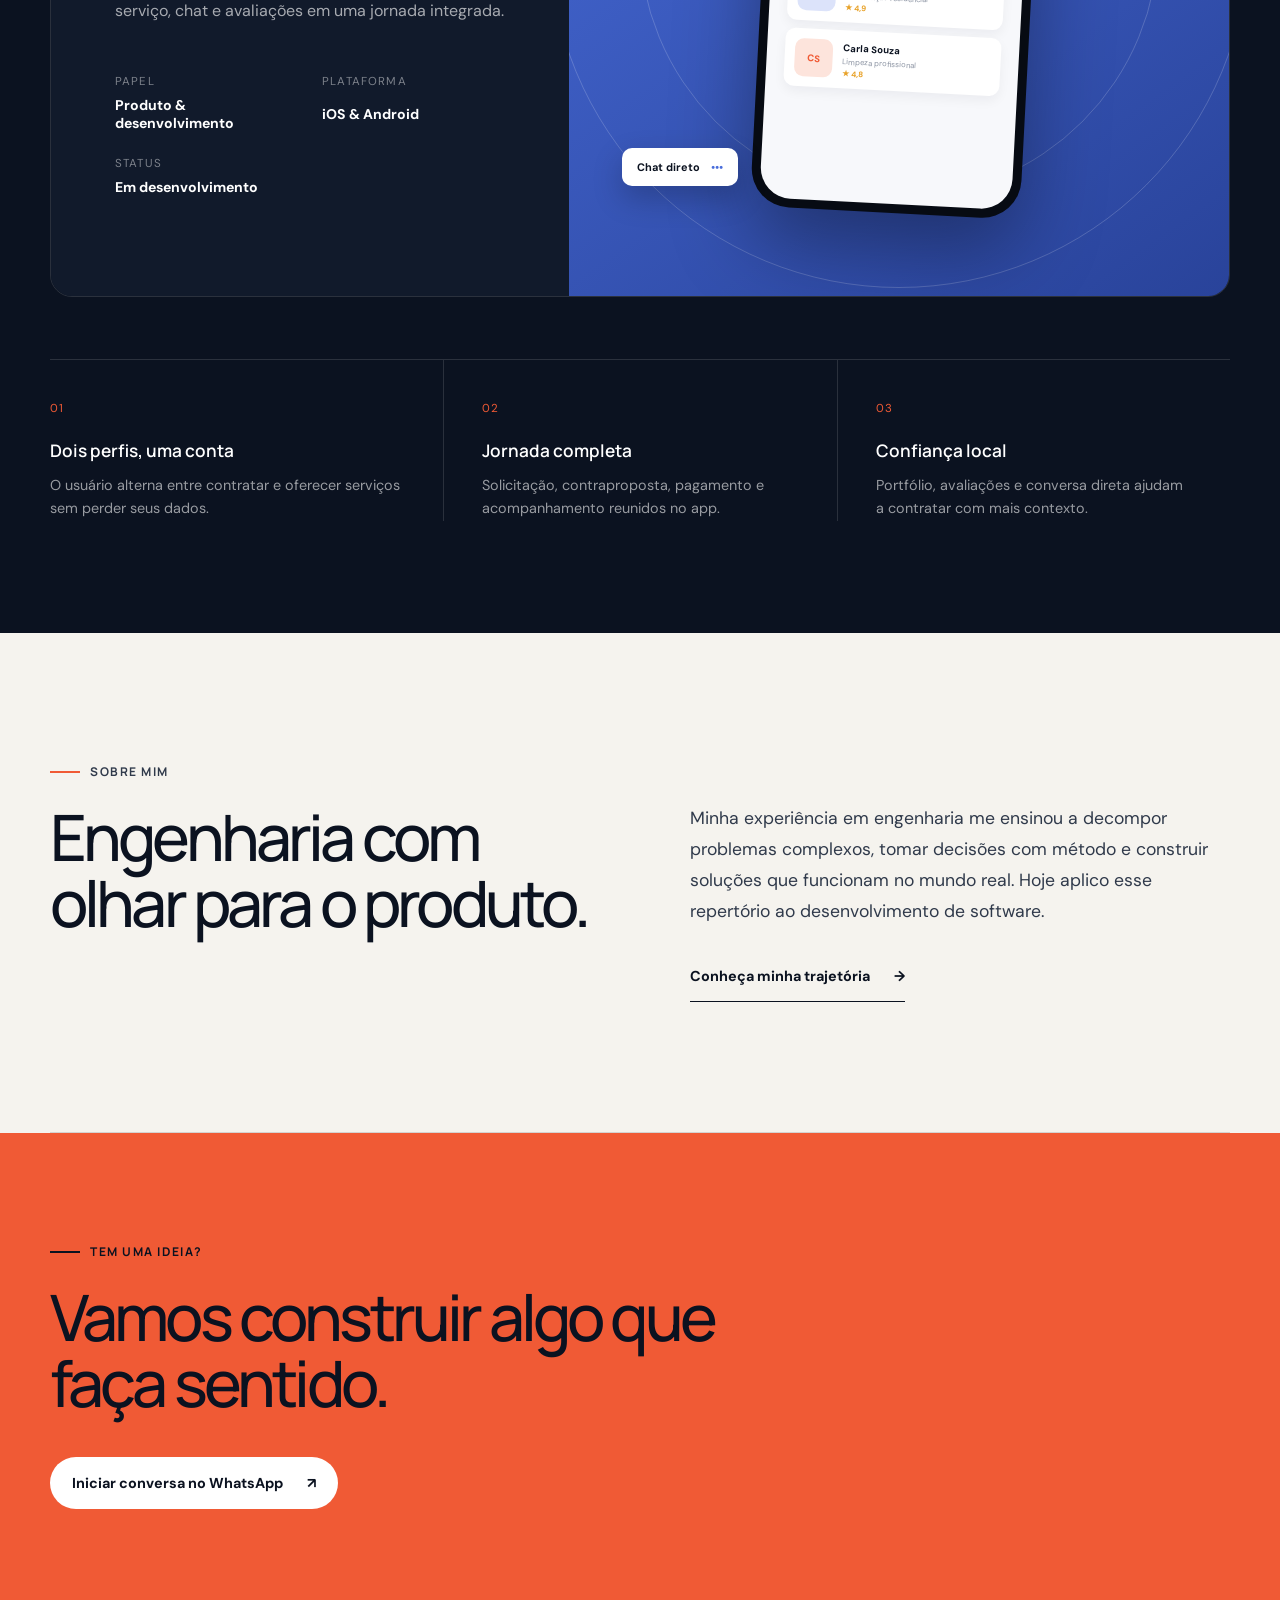
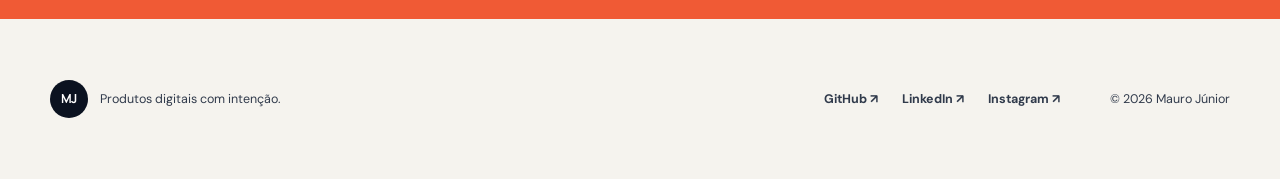
==== commit bb7e4254: "Atualiza contato para WhatsApp" ====
--- a/index.html
+++ b/index.html
@@ -78,7 +78,6 @@
                         <div><span>Plataforma</span><strong>iOS &amp; Android</strong></div>
                         <div><span>Status</span><strong>Em desenvolvimento</strong></div>
                     </div>
-                    <a class="case-link" href="https://github.com/Mauro-Fonseca" target="_blank" rel="noreferrer">Acompanhar evolução no GitHub <span aria-hidden="true">↗</span></a>
                 </article>
 
                 <div class="phone-stage" aria-label="Prévia conceitual da interface do ConectaFree">
@@ -125,7 +124,7 @@
         <section class="contato" id="contato">
             <p class="eyebrow"><span></span> Tem uma ideia?</p>
             <h2>Vamos construir algo que faça sentido.</h2>
-            <a class="botao botao--claro" href="https://www.linkedin.com/in/engmaurojunior/" target="_blank" rel="noreferrer">Iniciar uma conversa <span aria-hidden="true">↗</span></a>
+            <a class="botao botao--claro" href="https://wa.me/5531995320585?text=Ol%C3%A1%2C%20Mauro!%20Vim%20pelo%20seu%20portf%C3%B3lio%20e%20gostaria%20de%20conversar." target="_blank" rel="noreferrer">Iniciar conversa no WhatsApp <span aria-hidden="true">↗</span></a>
         </section>
     </main>
 
--- a/styles/style.css
+++ b/styles/style.css
@@ -78,7 +78,6 @@
 .case-card__detalhes div { display: grid; gap: 7px; }
 .case-card__detalhes span { font-size: .72rem; color: rgba(255, 255, 255, .45); text-transform: uppercase; letter-spacing: .1em; }
 .case-card__detalhes strong { font-size: .88rem; }
-.case-link { width: fit-content; color: var(--accent-light); text-underline-offset: 6px; font-weight: 600; }
 .phone-stage { position: relative; display: grid; place-items: center; min-height: 630px; background: linear-gradient(145deg, #496ddb, #29439a); overflow: hidden; }
 .phone-stage::before, .phone-stage::after { content: ''; position: absolute; border: 1px solid rgba(255,255,255,.18); border-radius: 50%; }
 .phone-stage::before { width: 520px; height: 520px; }
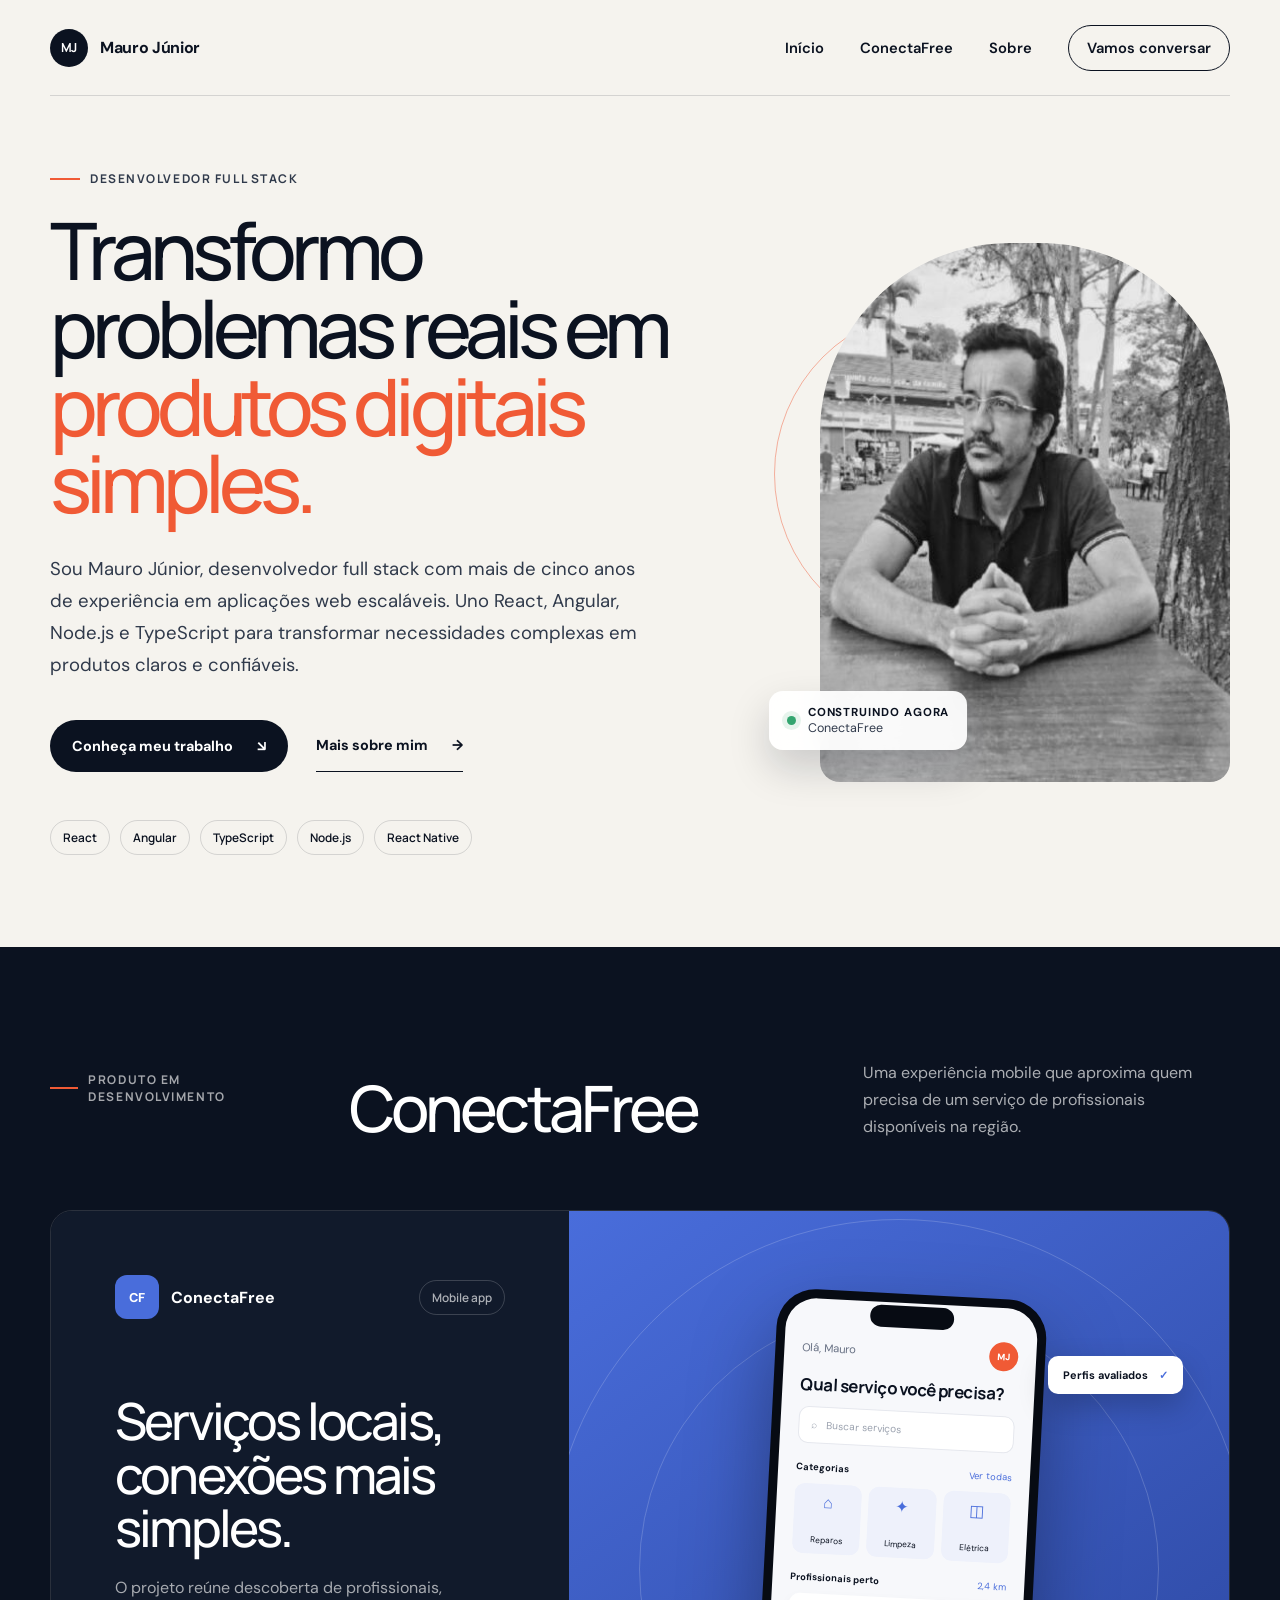
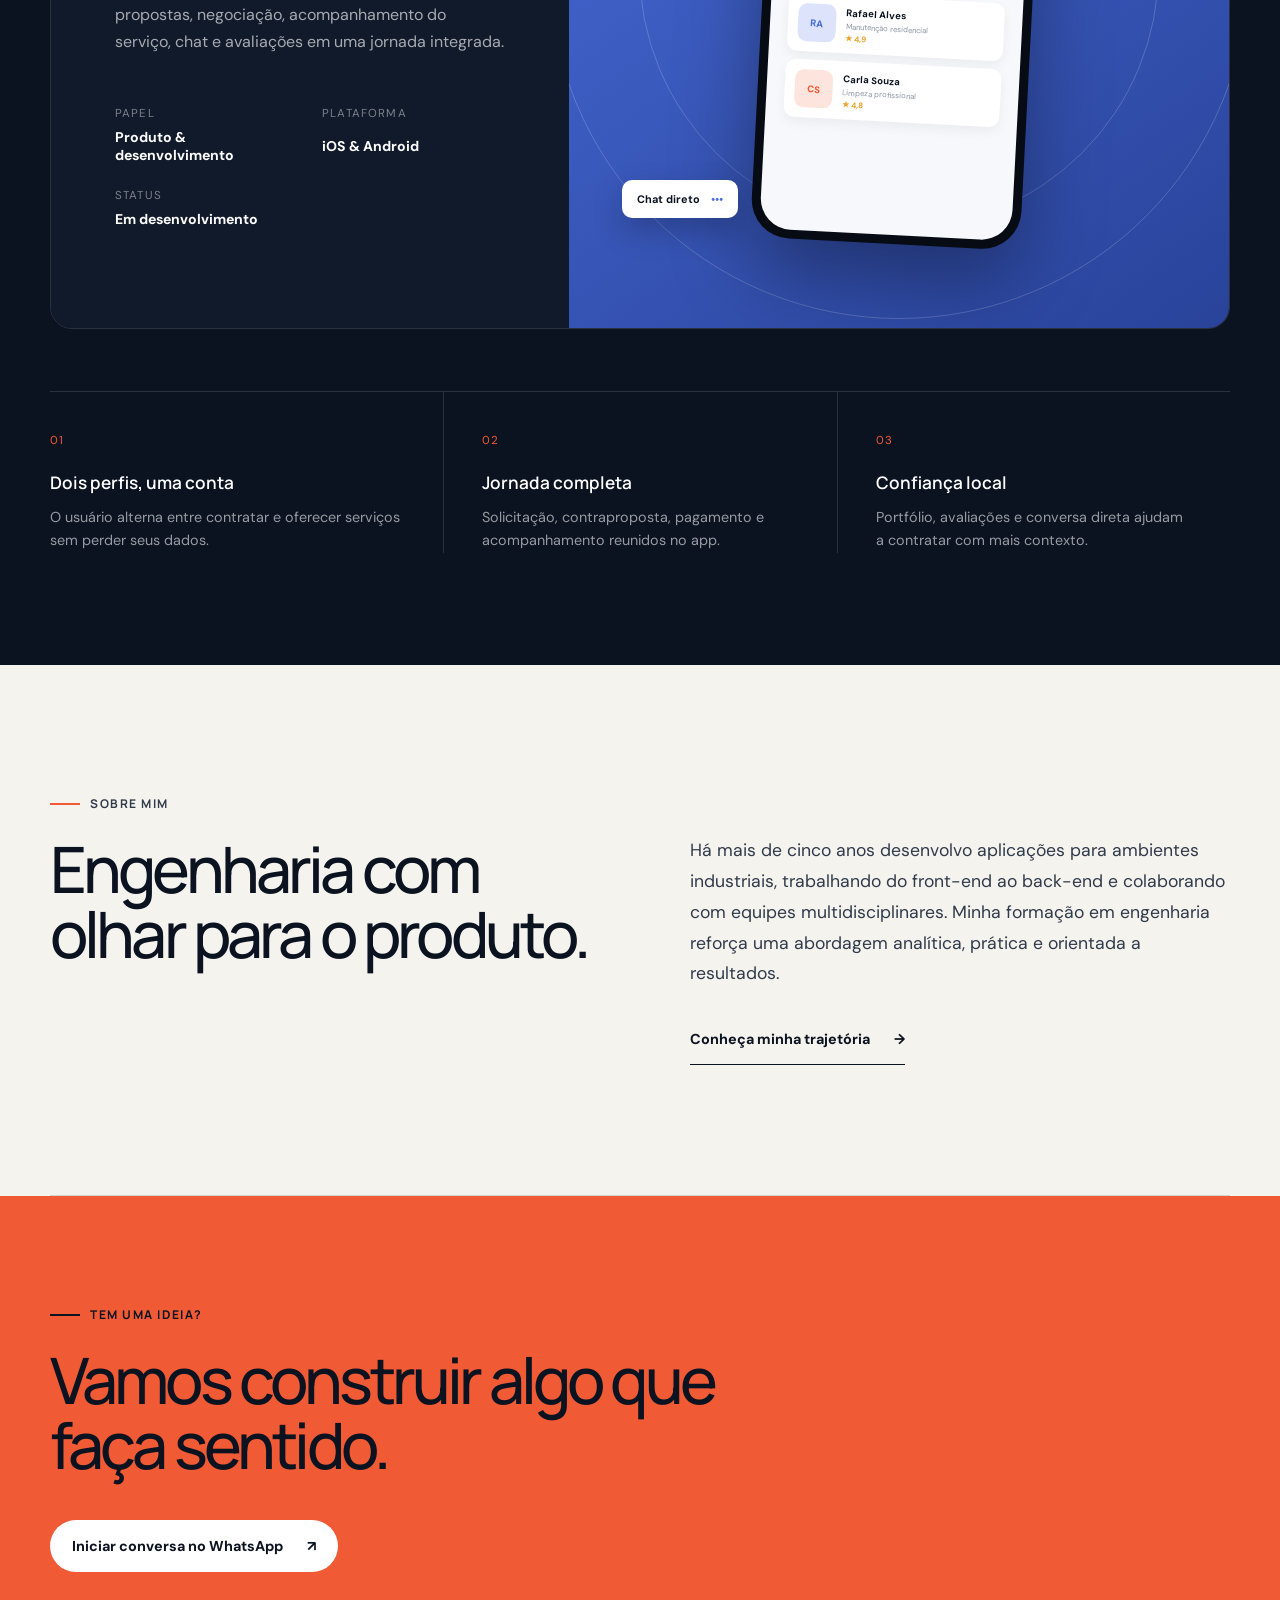
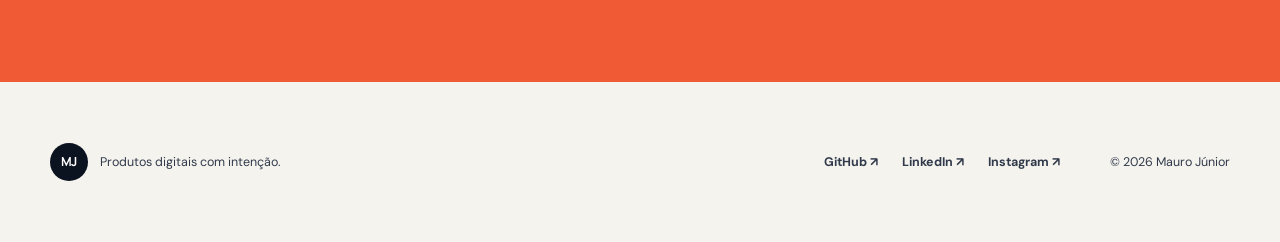
==== commit 34b635b2: "Alinha portfolio a experiencia profissional" ====
--- a/index.html
+++ b/index.html
@@ -4,7 +4,7 @@
 <head>
     <meta charset="UTF-8">
     <meta name="viewport" content="width=device-width, initial-scale=1.0">
-    <meta name="description" content="Portfólio de Mauro Júnior, desenvolvedor de produtos digitais e criador do ConectaFree.">
+    <meta name="description" content="Portfólio de Mauro Júnior, desenvolvedor full stack com mais de cinco anos de experiência e criador do ConectaFree.">
     <meta name="theme-color" content="#0b1220">
     <title>Mauro Júnior — Desenvolvedor de produtos digitais</title>
     <link rel="stylesheet" href="./styles/style.css">
@@ -33,18 +33,19 @@
     <main id="conteudo">
         <section class="hero" id="inicio">
             <div class="hero__conteudo">
-                <p class="eyebrow"><span></span> Desenvolvedor front-end &amp; mobile</p>
+                <p class="eyebrow"><span></span> Desenvolvedor full stack</p>
                 <h1>Transformo problemas reais em <em>produtos digitais simples.</em></h1>
-                <p class="hero__texto">Sou Mauro Júnior. Projeto e desenvolvo experiências digitais com foco em clareza, usabilidade e código sustentável — do primeiro fluxo à entrega do produto.</p>
+                <p class="hero__texto">Sou Mauro Júnior, desenvolvedor full stack com mais de cinco anos de experiência em aplicações web escaláveis. Uno React, Angular, Node.js e TypeScript para transformar necessidades complexas em produtos claros e confiáveis.</p>
                 <div class="hero__acoes">
                     <a class="botao botao--primario" href="#conectafree">Conheça meu trabalho <span aria-hidden="true">↘</span></a>
                     <a class="botao botao--texto" href="about.html">Mais sobre mim <span aria-hidden="true">→</span></a>
                 </div>
                 <ul class="hero__stack" aria-label="Tecnologias principais">
                     <li>React</li>
-                    <li>React Native</li>
+                    <li>Angular</li>
                     <li>TypeScript</li>
                     <li>Node.js</li>
+                    <li>React Native</li>
                 </ul>
             </div>
 
@@ -116,7 +117,7 @@
                 <h2>Engenharia com olhar para o produto.</h2>
             </div>
             <div class="sobre-resumo__texto">
-                <p>Minha experiência em engenharia me ensinou a decompor problemas complexos, tomar decisões com método e construir soluções que funcionam no mundo real. Hoje aplico esse repertório ao desenvolvimento de software.</p>
+                <p>Há mais de cinco anos desenvolvo aplicações para ambientes industriais, trabalhando do front-end ao back-end e colaborando com equipes multidisciplinares. Minha formação em engenharia reforça uma abordagem analítica, prática e orientada a resultados.</p>
                 <a class="botao botao--texto" href="about.html">Conheça minha trajetória <span aria-hidden="true">→</span></a>
             </div>
         </section>
--- a/styles/style.css
+++ b/styles/style.css
@@ -136,6 +136,16 @@
 .sobre-lista { margin-top: 50px; border-top: 1px solid var(--line); }
 .sobre-lista div { padding: 20px 0; border-bottom: 1px solid var(--line); display: grid; grid-template-columns: .45fr 1fr; gap: 20px; font-size: .84rem; }
 .sobre-lista span { color: var(--ink-soft); }
+.trajetoria { padding: 105px 0; display: grid; grid-template-columns: .7fr 1.3fr; gap: clamp(60px, 9vw, 130px); border-top: 1px solid var(--line); }
+.trajetoria__intro { position: sticky; top: 40px; align-self: start; }
+.trajetoria__intro h2 { margin: 0; max-width: 430px; font: 500 clamp(2.3rem, 4vw, 3.8rem)/1.05 'Manrope', sans-serif; letter-spacing: -.06em; }
+.trajetoria__conteudo { border-top: 1px solid var(--line); }
+.trajetoria__item { display: grid; grid-template-columns: .58fr 1fr; gap: 36px; padding: 34px 0; border-bottom: 1px solid var(--line); }
+.trajetoria__item > div:first-child { display: grid; align-content: start; gap: 8px; }
+.trajetoria__item span { color: var(--ink-soft); font-size: .74rem; text-transform: uppercase; letter-spacing: .08em; }
+.trajetoria__item strong { font: 700 .9rem 'Manrope', sans-serif; }
+.trajetoria__item h3 { margin: 0 0 10px; font: 600 1.12rem 'Manrope', sans-serif; }
+.trajetoria__item p { margin: 0; color: var(--ink-soft); line-height: 1.7; font-size: .94rem; }
 .principios { margin-bottom: 100px; padding: 80px; background: var(--ink); color: var(--white); border-radius: var(--radius); }
 .principios .eyebrow { color: rgba(255,255,255,.6); }
 .principios__grid { margin-top: 50px; }
@@ -154,9 +164,10 @@
     .section-heading .eyebrow { margin-bottom: 0; }
     .produto__grid { grid-template-columns: 1fr; }
     .case-card { min-height: 610px; }
-    .sobre-resumo, .sobre-hero, .sobre-corpo { grid-template-columns: 1fr; gap: 50px; }
+    .sobre-resumo, .sobre-hero, .sobre-corpo, .trajetoria { grid-template-columns: 1fr; gap: 50px; }
     .sobre-hero { padding-top: 80px; }
     .sobre-corpo { grid-template-columns: minmax(250px, .75fr) 1fr; }
+    .trajetoria__intro { position: static; }
     .produto__pilares, .principios__grid { grid-template-columns: 1fr; }
     .produto__pilares article + article, .principios article + article { border-left: 0; border-top: 1px solid rgba(255,255,255,.13); padding-left: 0; margin-top: 32px; }
     .principios { padding: 50px 35px; }
@@ -185,6 +196,8 @@
     .contato { padding-top: 80px; padding-bottom: 80px; }
     .sobre-hero { padding: 72px 0; }
     .sobre-corpo { grid-template-columns: 1fr; padding: 70px 0 90px; }
+    .trajetoria { padding: 75px 0; }
+    .trajetoria__item { grid-template-columns: 1fr; gap: 18px; }
     .sobre-lista div { grid-template-columns: 1fr; gap: 7px; }
     .principios { margin-bottom: 70px; padding: 42px 24px; }
     .contato--sobre { margin-left: calc((100% - 100vw) / 2); }
